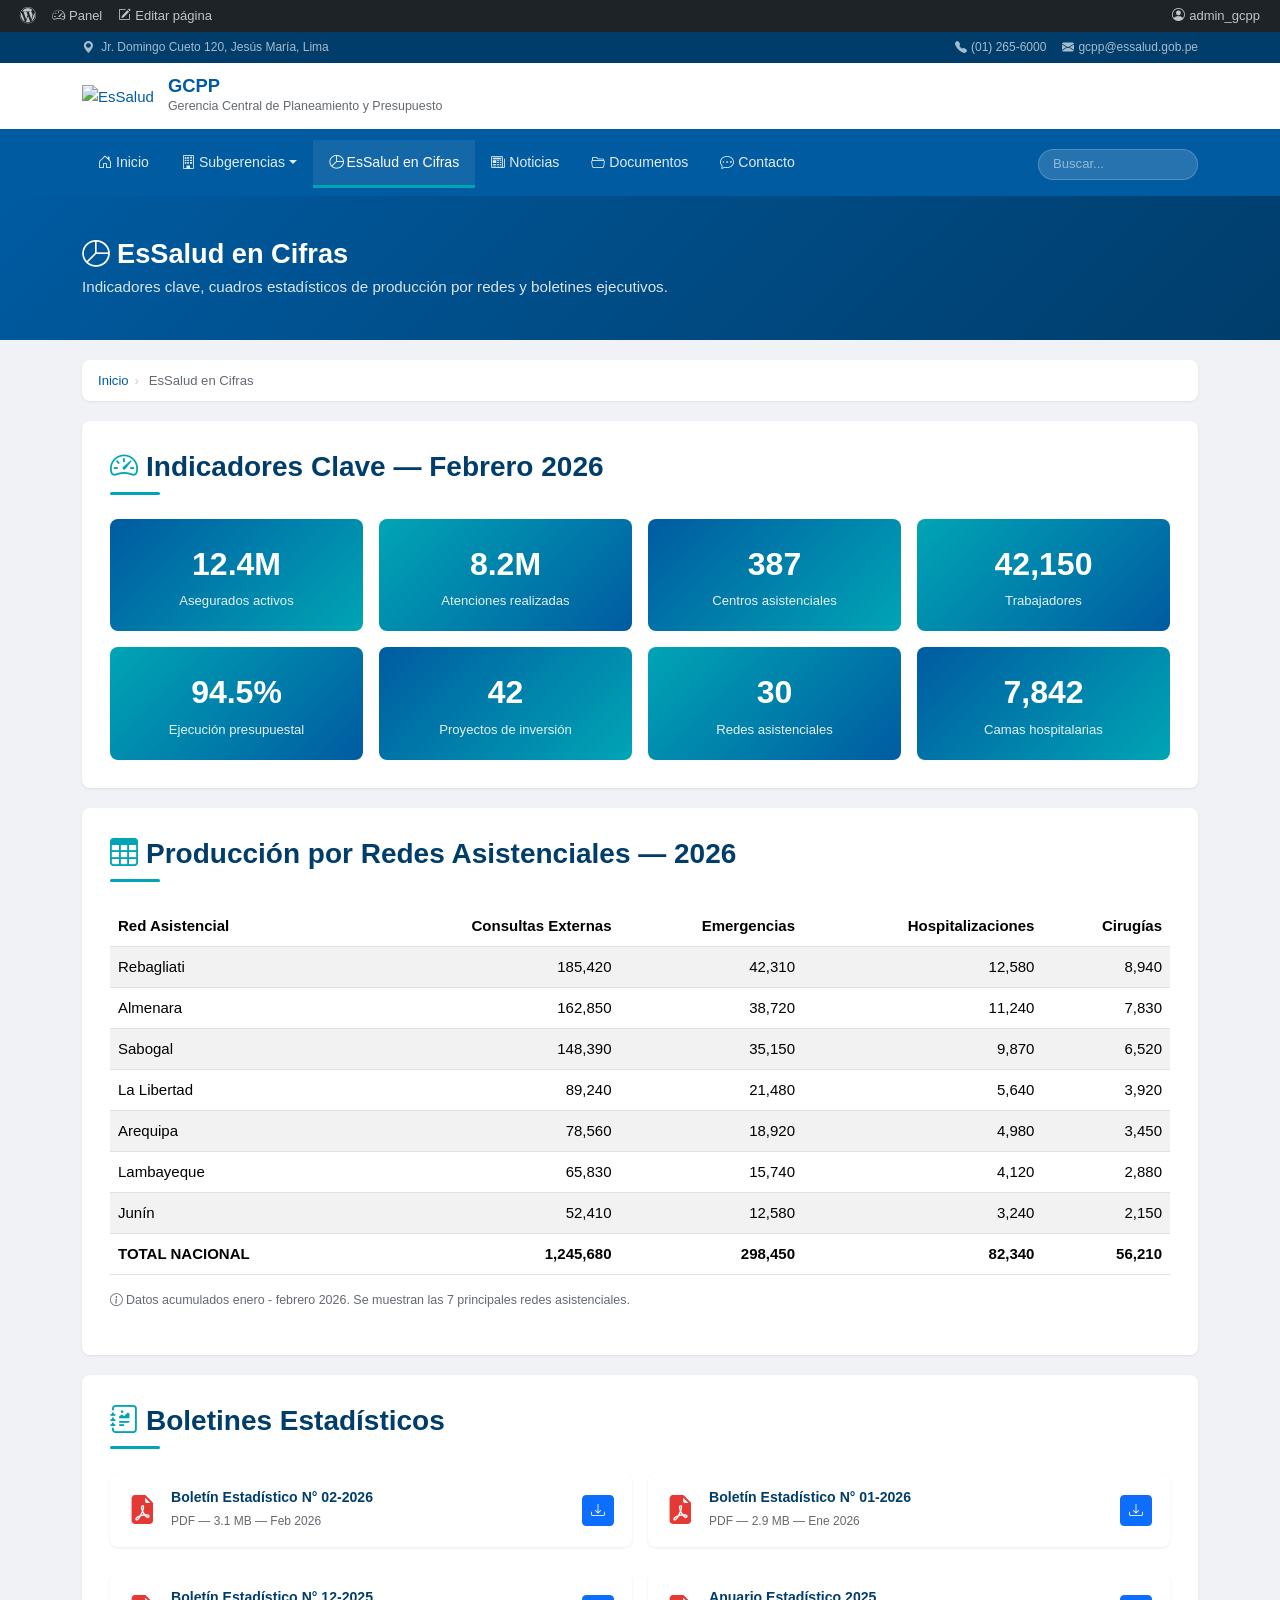
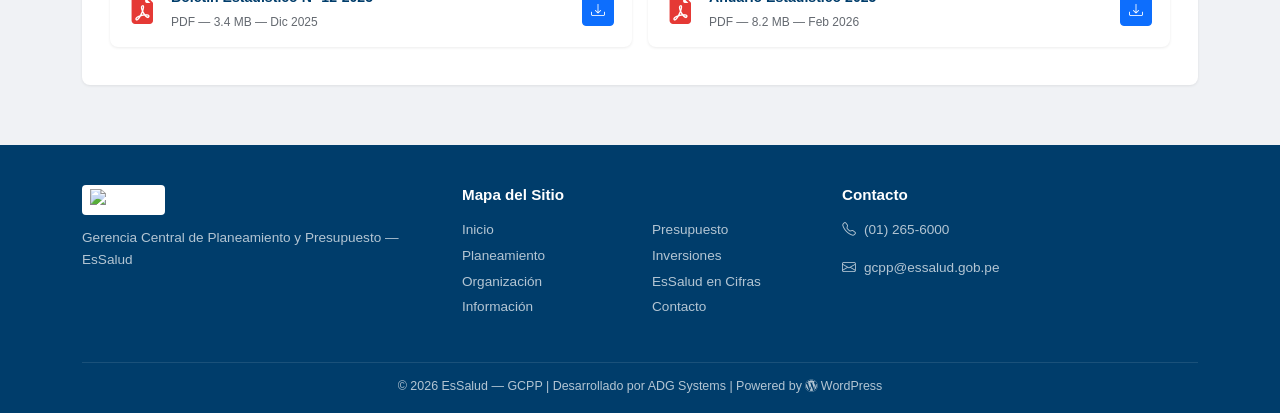
==== prototipo2/cifras.html @ 34b8594c "Prototipo WordPress - Portal GCPP EsSalud Prototipo HTML del portal institucional de la Gerencia Cen" ====
<!DOCTYPE html>
<html lang="es" class="wp-theme-gcpp">
<head>
  <meta charset="UTF-8">
  <meta name="viewport" content="width=device-width, initial-scale=1.0">
  <title>EsSalud en Cifras — Portal GCPP | EsSalud</title>
  <meta name="description" content="Indicadores clave, cuadros estadísticos de producción por redes y boletines ejecutivos de EsSalud.">
  <link href="https://cdn.jsdelivr.net/npm/bootstrap@5.3.3/dist/css/bootstrap.min.css" rel="stylesheet">
  <link href="https://cdn.jsdelivr.net/npm/bootstrap-icons@1.11.3/font/bootstrap-icons.min.css" rel="stylesheet">
  <link href="css/theme.css" rel="stylesheet">
</head>
<body class="page page-template-page-cifras has-admin-bar">

  <div class="wp-admin-bar">
    <a href="#" class="ab-item wp-logo"><i class="bi bi-wordpress"></i></a>
    <a href="#" class="ab-item"><i class="bi bi-speedometer2"></i> Panel</a>
    <a href="#" class="ab-item"><i class="bi bi-pencil-square"></i> Editar página</a>
    <span class="ab-right"><a href="#" class="ab-item"><i class="bi bi-person-circle"></i> admin_gcpp</a></span>
  </div>

  <div class="site-header-top">
    <div class="container d-flex justify-content-between align-items-center">
      <span><i class="bi bi-geo-alt-fill me-1"></i> Jr. Domingo Cueto 120, Jesús María, Lima</span>
      <div class="d-none d-md-flex gap-3">
        <a href="#"><i class="bi bi-telephone-fill me-1"></i>(01) 265-6000</a>
        <a href="#"><i class="bi bi-envelope-fill me-1"></i>gcpp@essalud.gob.pe</a>
      </div>
    </div>
  </div>

  <header class="site-header">
    <div class="container">
      <div class="d-flex justify-content-between align-items-center">
        <div class="site-branding">
          <a href="index.html"><img src="../images/essalud_logo.png" alt="EsSalud" class="site-logo"></a>
          <div><p class="site-title">GCPP</p><p class="site-description">Gerencia Central de Planeamiento y Presupuesto</p></div>
        </div>
      </div>
    </div>
  </header>

  <nav class="navbar navbar-expand-lg wp-nav-menu">
    <div class="container">
      <button class="navbar-toggler" type="button" data-bs-toggle="collapse" data-bs-target="#menuPrimary" style="border-color:rgba(255,255,255,.3)"><span class="navbar-toggler-icon" style="filter:invert(1);"></span></button>
      <div class="collapse navbar-collapse" id="menuPrimary">
        <ul class="navbar-nav">
          <li class="nav-item"><a class="nav-link" href="index.html"><i class="bi bi-house-door me-1"></i>Inicio</a></li>
          <li class="nav-item dropdown">
            <a class="nav-link dropdown-toggle" href="#" data-bs-toggle="dropdown"><i class="bi bi-building me-1"></i>Subgerencias</a>
            <ul class="dropdown-menu">
              <li><a class="dropdown-item" href="planeamiento.html"><i class="bi bi-diagram-3"></i> Planeamiento Corporativo</a></li>
              <li><a class="dropdown-item" href="organizacion.html"><i class="bi bi-people"></i> Organización y Procesos</a></li>
              <li><a class="dropdown-item" href="informacion.html"><i class="bi bi-bar-chart-line"></i> Gestión de la Información</a></li>
              <li><a class="dropdown-item" href="presupuesto.html"><i class="bi bi-cash-stack"></i> Presupuesto</a></li>
              <li><a class="dropdown-item" href="inversiones.html"><i class="bi bi-graph-up-arrow"></i> Prog. Multianual e Inversiones</a></li>
            </ul>
          </li>
          <li class="nav-item"><a class="nav-link active" href="cifras.html"><i class="bi bi-pie-chart me-1"></i>EsSalud en Cifras</a></li>
          <li class="nav-item"><a class="nav-link" href="noticias.html"><i class="bi bi-newspaper me-1"></i>Noticias</a></li>
          <li class="nav-item"><a class="nav-link" href="documentos.html"><i class="bi bi-folder2-open me-1"></i>Documentos</a></li>
          <li class="nav-item"><a class="nav-link" href="contacto.html"><i class="bi bi-chat-dots me-1"></i>Contacto</a></li>
        </ul>
        <form class="wp-search-form ms-auto" role="search"><input type="search" placeholder="Buscar..." name="s"></form>
      </div>
    </div>
  </nav>

  <main id="main" class="site-main">
    <section class="page-hero">
      <div class="container">
        <h1><i class="bi bi-pie-chart me-2"></i>EsSalud en Cifras</h1>
        <p class="page-description">Indicadores clave, cuadros estadísticos de producción por redes y boletines ejecutivos.</p>
      </div>
    </section>

    <div class="container" style="padding-top:20px; padding-bottom:40px;">
      <div class="yoast-breadcrumbs">
        <a href="index.html">Inicio</a><span class="separator">&rsaquo;</span>
        <span class="current">EsSalud en Cifras</span>
      </div>

      <!-- Indicadores KPI -->
      <div class="content-block">
        <h3 class="wp-block-heading"><i class="bi bi-speedometer2 me-2" style="color:var(--wp-accent);"></i>Indicadores Clave — Febrero 2026</h3>
        <div class="row g-3">
          <div class="col-lg-3 col-6"><div class="kpi-card"><div class="kpi-value">12.4M</div><div class="kpi-label">Asegurados activos</div></div></div>
          <div class="col-lg-3 col-6"><div class="kpi-card alt"><div class="kpi-value">8.2M</div><div class="kpi-label">Atenciones realizadas</div></div></div>
          <div class="col-lg-3 col-6"><div class="kpi-card"><div class="kpi-value">387</div><div class="kpi-label">Centros asistenciales</div></div></div>
          <div class="col-lg-3 col-6"><div class="kpi-card alt"><div class="kpi-value">42,150</div><div class="kpi-label">Trabajadores</div></div></div>
          <div class="col-lg-3 col-6"><div class="kpi-card alt"><div class="kpi-value">94.5%</div><div class="kpi-label">Ejecución presupuestal</div></div></div>
          <div class="col-lg-3 col-6"><div class="kpi-card"><div class="kpi-value">42</div><div class="kpi-label">Proyectos de inversión</div></div></div>
          <div class="col-lg-3 col-6"><div class="kpi-card alt"><div class="kpi-value">30</div><div class="kpi-label">Redes asistenciales</div></div></div>
          <div class="col-lg-3 col-6"><div class="kpi-card"><div class="kpi-value">7,842</div><div class="kpi-label">Camas hospitalarias</div></div></div>
        </div>
      </div>

      <!-- Producción por Redes — TablePress -->
      <div class="content-block">
        <h3 class="wp-block-heading"><i class="bi bi-table me-2" style="color:var(--wp-accent);"></i>Producción por Redes Asistenciales — 2026</h3>
        <div class="table-responsive">
          <table class="table table-striped table-hover tablepress">
            <thead style="background:var(--wp-primary); color:#fff;">
              <tr><th>Red Asistencial</th><th class="text-end">Consultas Externas</th><th class="text-end">Emergencias</th><th class="text-end">Hospitalizaciones</th><th class="text-end">Cirugías</th></tr>
            </thead>
            <tbody>
              <tr><td>Rebagliati</td><td class="text-end">185,420</td><td class="text-end">42,310</td><td class="text-end">12,580</td><td class="text-end">8,940</td></tr>
              <tr><td>Almenara</td><td class="text-end">162,850</td><td class="text-end">38,720</td><td class="text-end">11,240</td><td class="text-end">7,830</td></tr>
              <tr><td>Sabogal</td><td class="text-end">148,390</td><td class="text-end">35,150</td><td class="text-end">9,870</td><td class="text-end">6,520</td></tr>
              <tr><td>La Libertad</td><td class="text-end">89,240</td><td class="text-end">21,480</td><td class="text-end">5,640</td><td class="text-end">3,920</td></tr>
              <tr><td>Arequipa</td><td class="text-end">78,560</td><td class="text-end">18,920</td><td class="text-end">4,980</td><td class="text-end">3,450</td></tr>
              <tr><td>Lambayeque</td><td class="text-end">65,830</td><td class="text-end">15,740</td><td class="text-end">4,120</td><td class="text-end">2,880</td></tr>
              <tr><td>Junín</td><td class="text-end">52,410</td><td class="text-end">12,580</td><td class="text-end">3,240</td><td class="text-end">2,150</td></tr>
              <tr style="font-weight:700; background:var(--wp-accent-light);"><td>TOTAL NACIONAL</td><td class="text-end">1,245,680</td><td class="text-end">298,450</td><td class="text-end">82,340</td><td class="text-end">56,210</td></tr>
            </tbody>
          </table>
        </div>
        <p style="font-size:.78rem; color:var(--wp-text-light);"><i class="bi bi-info-circle me-1"></i>Datos acumulados enero - febrero 2026. Se muestran las 7 principales redes asistenciales.</p>
      </div>

      <!-- Boletines -->
      <div class="content-block">
        <h3 class="wp-block-heading"><i class="bi bi-journal-richtext me-2" style="color:var(--wp-accent);"></i>Boletines Estadísticos</h3>
        <div class="row g-3">
          <div class="col-md-6">
            <div class="wpdr-document"><i class="bi bi-file-earmark-pdf-fill wpdr-icon"></i><div class="wpdr-info"><h6>Boletín Estadístico N° 02-2026</h6><span>PDF — 3.1 MB — Feb 2026</span></div><a href="#" class="btn btn-sm btn-primary"><i class="bi bi-download"></i></a></div>
          </div>
          <div class="col-md-6">
            <div class="wpdr-document"><i class="bi bi-file-earmark-pdf-fill wpdr-icon"></i><div class="wpdr-info"><h6>Boletín Estadístico N° 01-2026</h6><span>PDF — 2.9 MB — Ene 2026</span></div><a href="#" class="btn btn-sm btn-primary"><i class="bi bi-download"></i></a></div>
          </div>
          <div class="col-md-6">
            <div class="wpdr-document"><i class="bi bi-file-earmark-pdf-fill wpdr-icon"></i><div class="wpdr-info"><h6>Boletín Estadístico N° 12-2025</h6><span>PDF — 3.4 MB — Dic 2025</span></div><a href="#" class="btn btn-sm btn-primary"><i class="bi bi-download"></i></a></div>
          </div>
          <div class="col-md-6">
            <div class="wpdr-document"><i class="bi bi-file-earmark-pdf-fill wpdr-icon"></i><div class="wpdr-info"><h6>Anuario Estadístico 2025</h6><span>PDF — 8.2 MB — Feb 2026</span></div><a href="#" class="btn btn-sm btn-primary"><i class="bi bi-download"></i></a></div>
          </div>
        </div>
      </div>
    </div>
  </main>

  <footer class="site-footer">
    <div class="container">
      <div class="row g-4">
        <div class="col-lg-4"><img src="../images/essalud_logo.png" alt="EsSalud" class="footer-logo"><p>Gerencia Central de Planeamiento y Presupuesto — EsSalud</p></div>
        <div class="col-lg-4"><h5>Mapa del Sitio</h5><div class="row"><div class="col-6"><ul class="list-unstyled"><li class="mb-1"><a href="index.html">Inicio</a></li><li class="mb-1"><a href="planeamiento.html">Planeamiento</a></li><li class="mb-1"><a href="organizacion.html">Organización</a></li><li class="mb-1"><a href="informacion.html">Información</a></li></ul></div><div class="col-6"><ul class="list-unstyled"><li class="mb-1"><a href="presupuesto.html">Presupuesto</a></li><li class="mb-1"><a href="inversiones.html">Inversiones</a></li><li class="mb-1"><a href="cifras.html">EsSalud en Cifras</a></li><li class="mb-1"><a href="contacto.html">Contacto</a></li></ul></div></div></div>
        <div class="col-lg-4"><h5>Contacto</h5><p><i class="bi bi-telephone me-2"></i>(01) 265-6000</p><p><i class="bi bi-envelope me-2"></i>gcpp@essalud.gob.pe</p></div>
      </div>
      <div class="footer-bottom"><p class="mb-0">&copy; 2026 EsSalud — GCPP | Desarrollado por <a href="https://adg.com.pe" target="_blank">ADG Systems</a> | Powered by <a href="#"><i class="bi bi-wordpress"></i> WordPress</a></p></div>
    </div>
  </footer>
  <script src="https://cdn.jsdelivr.net/npm/bootstrap@5.3.3/dist/js/bootstrap.bundle.min.js"></script>
</body>
</html>
---- prototipo2/css/theme.css ----
/* ============================================
   Theme: GCPP EsSalud - WordPress Child Theme
   Base: Starter Theme + Bootstrap 5
   CMS: WordPress 6.x + Gutenberg
   ============================================ */

:root {
  --wp-primary: #005BA1;
  --wp-primary-dark: #003D6B;
  --wp-accent: #00A5B5;
  --wp-accent-light: #E0F7FA;
  --wp-bg: #F0F2F5;
  --wp-card: #FFFFFF;
  --wp-text: #1D2327;
  --wp-text-light: #646970;
  --wp-border: #E2E4E7;
  --wp-success: #00A32A;
  --wp-warning: #DBA617;
  --wp-radius: 8px;
  --wp-shadow: 0 1px 3px rgba(0,0,0,0.08);
  --wp-shadow-hover: 0 4px 16px rgba(0,0,0,0.12);
}

/* ---- RESET & BASE ---- */
* { box-sizing: border-box; }
body {
  font-family: -apple-system, BlinkMacSystemFont, 'Segoe UI', Roboto, Oxygen, Ubuntu, sans-serif;
  color: var(--wp-text);
  background: var(--wp-bg);
  margin: 0;
  font-size: 15px;
  line-height: 1.6;
}
a { color: var(--wp-primary); text-decoration: none; transition: color .2s; }
a:hover { color: var(--wp-accent); }
img { max-width: 100%; height: auto; }
h1,h2,h3,h4,h5,h6 { color: var(--wp-primary-dark); font-weight: 700; line-height: 1.3; }

/* ---- WP ADMIN BAR (solo para editores logueados) ---- */
.wp-admin-bar {
  background: #1D2327;
  height: 32px;
  display: flex;
  align-items: center;
  padding: 0 12px;
  font-size: 13px;
  color: #C3C4C7;
  position: fixed;
  top: 0;
  left: 0;
  right: 0;
  z-index: 9999;
}
.wp-admin-bar a { color: #C3C4C7; }
.wp-admin-bar a:hover { color: #72AEFF; }
.wp-admin-bar .ab-item { padding: 0 8px; display: inline-flex; align-items: center; gap: 4px; height: 32px; }
.wp-admin-bar .ab-item:hover { background: #2C3338; }
.wp-admin-bar .ab-right { margin-left: auto; }
.wp-admin-bar .wp-logo { font-size: 16px; }
body.has-admin-bar { padding-top: 32px; }

/* ---- SITE HEADER ---- */
.site-header-top {
  background: var(--wp-primary-dark);
  padding: 6px 0;
  font-size: 12px;
  color: rgba(255,255,255,.65);
}
.site-header-top a { color: rgba(255,255,255,.65); }
.site-header-top a:hover { color: #fff; }

.site-header {
  background: var(--wp-card);
  border-bottom: 3px solid var(--wp-primary);
  padding: 0;
}
.site-branding {
  display: flex;
  align-items: center;
  gap: 14px;
  padding: 12px 0;
}
.site-branding img.site-logo { height: 56px; }
.site-branding .site-title {
  font-size: 1.15rem;
  font-weight: 800;
  color: var(--wp-primary);
  margin: 0;
  line-height: 1.2;
}
.site-branding .site-description {
  font-size: .78rem;
  color: var(--wp-text-light);
  margin: 0;
}

/* ---- WP NAV MENU (wp_nav_menu) ---- */
.wp-nav-menu {
  background: var(--wp-primary);
  position: sticky;
  top: 0;
  z-index: 1000;
}
body.has-admin-bar .wp-nav-menu { top: 32px; }

.wp-nav-menu .navbar-nav .nav-link {
  color: rgba(255,255,255,.88) !important;
  font-size: .88rem;
  font-weight: 500;
  padding: .7rem 1rem !important;
  border-bottom: 3px solid transparent;
  transition: all .2s;
}
.wp-nav-menu .navbar-nav .nav-link:hover,
.wp-nav-menu .navbar-nav .nav-link.active {
  color: #fff !important;
  background: rgba(255,255,255,.08);
  border-bottom-color: var(--wp-accent);
}
.wp-nav-menu .dropdown-menu {
  border: none;
  border-radius: var(--wp-radius);
  box-shadow: var(--wp-shadow-hover);
  padding: 6px 0;
  min-width: 260px;
}
.wp-nav-menu .dropdown-item {
  font-size: .85rem;
  padding: 8px 16px;
  display: flex;
  align-items: center;
  gap: 8px;
}
.wp-nav-menu .dropdown-item:hover {
  background: var(--wp-accent-light);
  color: var(--wp-primary);
}
.wp-nav-menu .wp-search-form {
  display: flex;
  align-items: center;
}
.wp-nav-menu .wp-search-form input {
  background: rgba(255,255,255,.15);
  border: 1px solid rgba(255,255,255,.2);
  color: #fff;
  border-radius: 20px;
  padding: 4px 14px;
  font-size: .82rem;
  width: 160px;
  transition: all .3s;
}
.wp-nav-menu .wp-search-form input::placeholder { color: rgba(255,255,255,.5); }
.wp-nav-menu .wp-search-form input:focus {
  width: 220px;
  background: rgba(255,255,255,.25);
  outline: none;
  border-color: var(--wp-accent);
}

/* ---- GUTENBERG BLOCKS ---- */

/* wp:cover */
.wp-block-cover {
  position: relative;
  background: linear-gradient(135deg, var(--wp-primary) 0%, var(--wp-primary-dark) 70%);
  color: #fff;
  padding: 60px 0;
  overflow: hidden;
}
.wp-block-cover::before {
  content: '';
  position: absolute;
  right: -100px;
  top: -100px;
  width: 500px;
  height: 500px;
  background: radial-gradient(circle, rgba(0,165,181,.2) 0%, transparent 70%);
  border-radius: 50%;
}
.wp-block-cover h1 { color: #fff; font-size: 2.1rem; }
.wp-block-cover p.lead { opacity: .9; font-size: 1.05rem; }

/* wp:group */
.wp-block-group { padding: 48px 0; }
.wp-block-group.has-background { background: var(--wp-card); }

/* wp:heading with decorador */
.wp-block-heading {
  position: relative;
  padding-bottom: 10px;
  margin-bottom: 24px;
}
.wp-block-heading::after {
  content: '';
  position: absolute;
  bottom: 0;
  left: 0;
  width: 50px;
  height: 3px;
  background: var(--wp-accent);
  border-radius: 2px;
}
.wp-block-heading.has-text-align-center::after {
  left: 50%;
  transform: translateX(-50%);
}

/* wp:columns */
.wp-block-columns { display: flex; gap: 24px; flex-wrap: wrap; }
.wp-block-column { flex: 1; min-width: 280px; }

/* wp:media-text */
.wp-block-media-text {
  display: grid;
  grid-template-columns: 1fr 1fr;
  gap: 0;
  background: var(--wp-card);
  border-radius: var(--wp-radius);
  overflow: hidden;
  box-shadow: var(--wp-shadow);
}
.wp-block-media-text img { width: 100%; height: 100%; object-fit: cover; }
.wp-block-media-text .wp-block-media-text__content { padding: 32px; }

/* ---- CPT: NOTICIAS (Custom Post Type) ---- */
.cpt-noticia-featured {
  border-radius: var(--wp-radius);
  overflow: hidden;
  background: var(--wp-card);
  box-shadow: var(--wp-shadow);
  transition: transform .3s, box-shadow .3s;
}
.cpt-noticia-featured:hover {
  transform: translateY(-4px);
  box-shadow: var(--wp-shadow-hover);
}
.cpt-noticia-featured .post-thumbnail {
  height: 340px;
  object-fit: cover;
  width: 100%;
}
.cpt-noticia-featured .entry-content { padding: 20px 24px; }
.cpt-noticia-featured .entry-meta {
  display: flex;
  align-items: center;
  gap: 12px;
  font-size: .78rem;
  color: var(--wp-text-light);
  margin-bottom: 8px;
}

.cpt-noticia-card {
  background: var(--wp-card);
  border-radius: var(--wp-radius);
  overflow: hidden;
  box-shadow: var(--wp-shadow);
  transition: all .3s;
  height: 100%;
  display: flex;
  flex-direction: column;
}
.cpt-noticia-card:hover {
  transform: translateY(-3px);
  box-shadow: var(--wp-shadow-hover);
}
.cpt-noticia-card .post-thumbnail {
  height: 180px;
  object-fit: cover;
  width: 100%;
}
.cpt-noticia-card .entry-content {
  padding: 16px 18px;
  flex: 1;
  display: flex;
  flex-direction: column;
}
.cpt-noticia-card .entry-title {
  font-size: .95rem;
  margin: 6px 0 8px;
  line-height: 1.4;
}
.cpt-noticia-card .entry-title a { color: var(--wp-primary-dark); }
.cpt-noticia-card .entry-title a:hover { color: var(--wp-accent); }
.cpt-noticia-card .entry-summary {
  font-size: .83rem;
  color: var(--wp-text-light);
  flex: 1;
}
.cpt-noticia-card .entry-meta {
  font-size: .75rem;
  color: var(--wp-text-light);
  display: flex;
  gap: 10px;
  margin-top: auto;
  padding-top: 10px;
  border-top: 1px solid var(--wp-border);
}

/* Taxonomy badge */
.taxonomy-badge {
  display: inline-block;
  font-size: .7rem;
  font-weight: 600;
  padding: 2px 10px;
  border-radius: 12px;
  text-transform: uppercase;
  letter-spacing: .5px;
}
.tax-planeamiento { background: #E3F2FD; color: #1565C0; }
.tax-presupuesto { background: #E8F5E9; color: #2E7D32; }
.tax-organizacion { background: #FFF3E0; color: #E65100; }
.tax-informacion { background: #E0F7FA; color: #00838F; }
.tax-inversiones { background: #F3E5F5; color: #7B1FA2; }
.tax-cifras { background: #FCE4EC; color: #C62828; }

/* ---- WIDGETS (WP Sidebar) ---- */
.widget {
  background: var(--wp-card);
  border-radius: var(--wp-radius);
  padding: 20px;
  margin-bottom: 20px;
  box-shadow: var(--wp-shadow);
}
.widget-title {
  font-size: .95rem;
  color: var(--wp-primary-dark);
  border-bottom: 2px solid var(--wp-accent);
  padding-bottom: 8px;
  margin-bottom: 14px;
  margin-top: 0;
}
.widget ul { list-style: none; padding: 0; margin: 0; }
.widget ul li {
  padding: 7px 0;
  border-bottom: 1px solid var(--wp-border);
  font-size: .85rem;
}
.widget ul li:last-child { border-bottom: none; }
.widget ul li i { color: var(--wp-accent); margin-right: 6px; width: 16px; }

/* Widget: Noticias Recientes (WP Recent Posts) */
.widget-recent-post {
  display: flex;
  gap: 10px;
  padding: 8px 0;
  border-bottom: 1px solid var(--wp-border);
}
.widget-recent-post:last-child { border-bottom: none; }
.widget-recent-post img {
  width: 70px;
  height: 50px;
  object-fit: cover;
  border-radius: 4px;
  flex-shrink: 0;
}
.widget-recent-post .wrp-title {
  font-size: .82rem;
  font-weight: 600;
  color: var(--wp-primary-dark);
  line-height: 1.3;
}
.widget-recent-post .wrp-date { font-size: .72rem; color: var(--wp-text-light); }

/* ---- ACCESOS RÁPIDOS (ACF Repeater) ---- */
.acf-acceso-card {
  background: var(--wp-card);
  border-radius: var(--wp-radius);
  padding: 24px 20px;
  text-align: center;
  box-shadow: var(--wp-shadow);
  transition: all .3s;
  height: 100%;
  border-top: 4px solid transparent;
  position: relative;
}
.acf-acceso-card:hover {
  transform: translateY(-5px);
  box-shadow: var(--wp-shadow-hover);
  border-top-color: var(--wp-accent);
}
.acf-acceso-card .acf-icon {
  width: 56px;
  height: 56px;
  border-radius: 50%;
  background: var(--wp-accent-light);
  display: flex;
  align-items: center;
  justify-content: center;
  margin: 0 auto 12px;
  font-size: 1.4rem;
  color: var(--wp-primary);
  transition: all .3s;
}
.acf-acceso-card:hover .acf-icon {
  background: var(--wp-primary);
  color: #fff;
}
.acf-acceso-card h5 {
  font-size: .88rem;
  margin-bottom: 6px;
}
.acf-acceso-card p {
  font-size: .78rem;
  color: var(--wp-text-light);
  margin: 0;
}

/* ---- KPI Cards (ACF + Gutenberg) ---- */
.kpi-card {
  background: linear-gradient(135deg, var(--wp-primary), var(--wp-accent));
  color: #fff;
  border-radius: var(--wp-radius);
  padding: 20px;
  text-align: center;
  transition: transform .3s;
}
.kpi-card:hover { transform: scale(1.03); }
.kpi-card .kpi-value { font-size: 2rem; font-weight: 800; }
.kpi-card .kpi-label { font-size: .82rem; opacity: .9; }
.kpi-card.alt { background: linear-gradient(135deg, var(--wp-accent), var(--wp-primary)); }

/* ---- DOCUMENTOS (WP Document Revisions) ---- */
.wpdr-document {
  display: flex;
  align-items: center;
  gap: 14px;
  background: var(--wp-card);
  border-radius: var(--wp-radius);
  padding: 14px 18px;
  margin-bottom: 10px;
  box-shadow: var(--wp-shadow);
  transition: box-shadow .2s;
}
.wpdr-document:hover { box-shadow: var(--wp-shadow-hover); }
.wpdr-document .wpdr-icon { font-size: 1.8rem; color: #E53935; flex-shrink: 0; }
.wpdr-document .wpdr-info { flex: 1; }
.wpdr-document .wpdr-info h6 { margin: 0 0 2px; font-size: .88rem; }
.wpdr-document .wpdr-info span { font-size: .75rem; color: var(--wp-text-light); }

/* ---- YOAST BREADCRUMBS ---- */
.yoast-breadcrumbs {
  background: var(--wp-card);
  padding: 10px 16px;
  border-radius: var(--wp-radius);
  font-size: .82rem;
  color: var(--wp-text-light);
  box-shadow: var(--wp-shadow);
  margin-bottom: 20px;
}
.yoast-breadcrumbs a { color: var(--wp-primary); }
.yoast-breadcrumbs .separator { margin: 0 6px; color: #ccc; }

/* ---- CONTACT FORM 7 ---- */
.wpcf7 .wpcf7-form-control {
  width: 100%;
  padding: 10px 14px;
  border: 1px solid var(--wp-border);
  border-radius: var(--wp-radius);
  font-size: .9rem;
  transition: border-color .2s;
}
.wpcf7 .wpcf7-form-control:focus {
  border-color: var(--wp-primary);
  outline: none;
  box-shadow: 0 0 0 2px rgba(0,91,161,.15);
}
.wpcf7 label { font-size: .85rem; font-weight: 500; margin-bottom: 4px; display: block; }
.wpcf7 .wpcf7-submit {
  background: var(--wp-primary);
  color: #fff;
  border: none;
  padding: 10px 28px;
  border-radius: var(--wp-radius);
  font-weight: 600;
  cursor: pointer;
  transition: background .2s;
}
.wpcf7 .wpcf7-submit:hover { background: var(--wp-primary-dark); }

/* ---- PAGE TEMPLATE: SUBGERENCIA ---- */
.page-hero {
  background: linear-gradient(135deg, var(--wp-primary) 0%, var(--wp-primary-dark) 100%);
  color: #fff;
  padding: 40px 0;
}
.page-hero h1 { color: #fff; font-size: 1.7rem; margin-bottom: 4px; }
.page-hero .page-description { opacity: .85; margin: 0; font-size: .95rem; }

.content-block {
  background: var(--wp-card);
  border-radius: var(--wp-radius);
  padding: 28px;
  margin-bottom: 20px;
  box-shadow: var(--wp-shadow);
}

/* ---- FOOTER (footer.php) ---- */
.site-footer {
  background: var(--wp-primary-dark);
  color: rgba(255,255,255,.7);
  padding: 40px 0 16px;
  font-size: .85rem;
}
.site-footer h5 { color: #fff; font-size: .95rem; margin-bottom: 14px; }
.site-footer a { color: rgba(255,255,255,.7); }
.site-footer a:hover { color: var(--wp-accent); }
.site-footer .footer-bottom {
  border-top: 1px solid rgba(255,255,255,.1);
  padding-top: 14px;
  margin-top: 28px;
  font-size: .78rem;
  text-align: center;
}
.site-footer .footer-logo {
  height: 36px;
  background: #fff;
  padding: 4px 8px;
  border-radius: 4px;
  margin-bottom: 12px;
}

/* ---- RESPONSIVE ---- */
@media (max-width: 991px) {
  .wp-block-media-text { grid-template-columns: 1fr; }
  .wp-block-cover { padding: 40px 0; }
  .wp-block-cover h1 { font-size: 1.5rem; }
}
@media (max-width: 767px) {
  .wp-admin-bar { display: none; }
  body.has-admin-bar { padding-top: 0; }
  .cpt-noticia-featured .post-thumbnail { height: 200px; }
  .kpi-card .kpi-value { font-size: 1.5rem; }
}
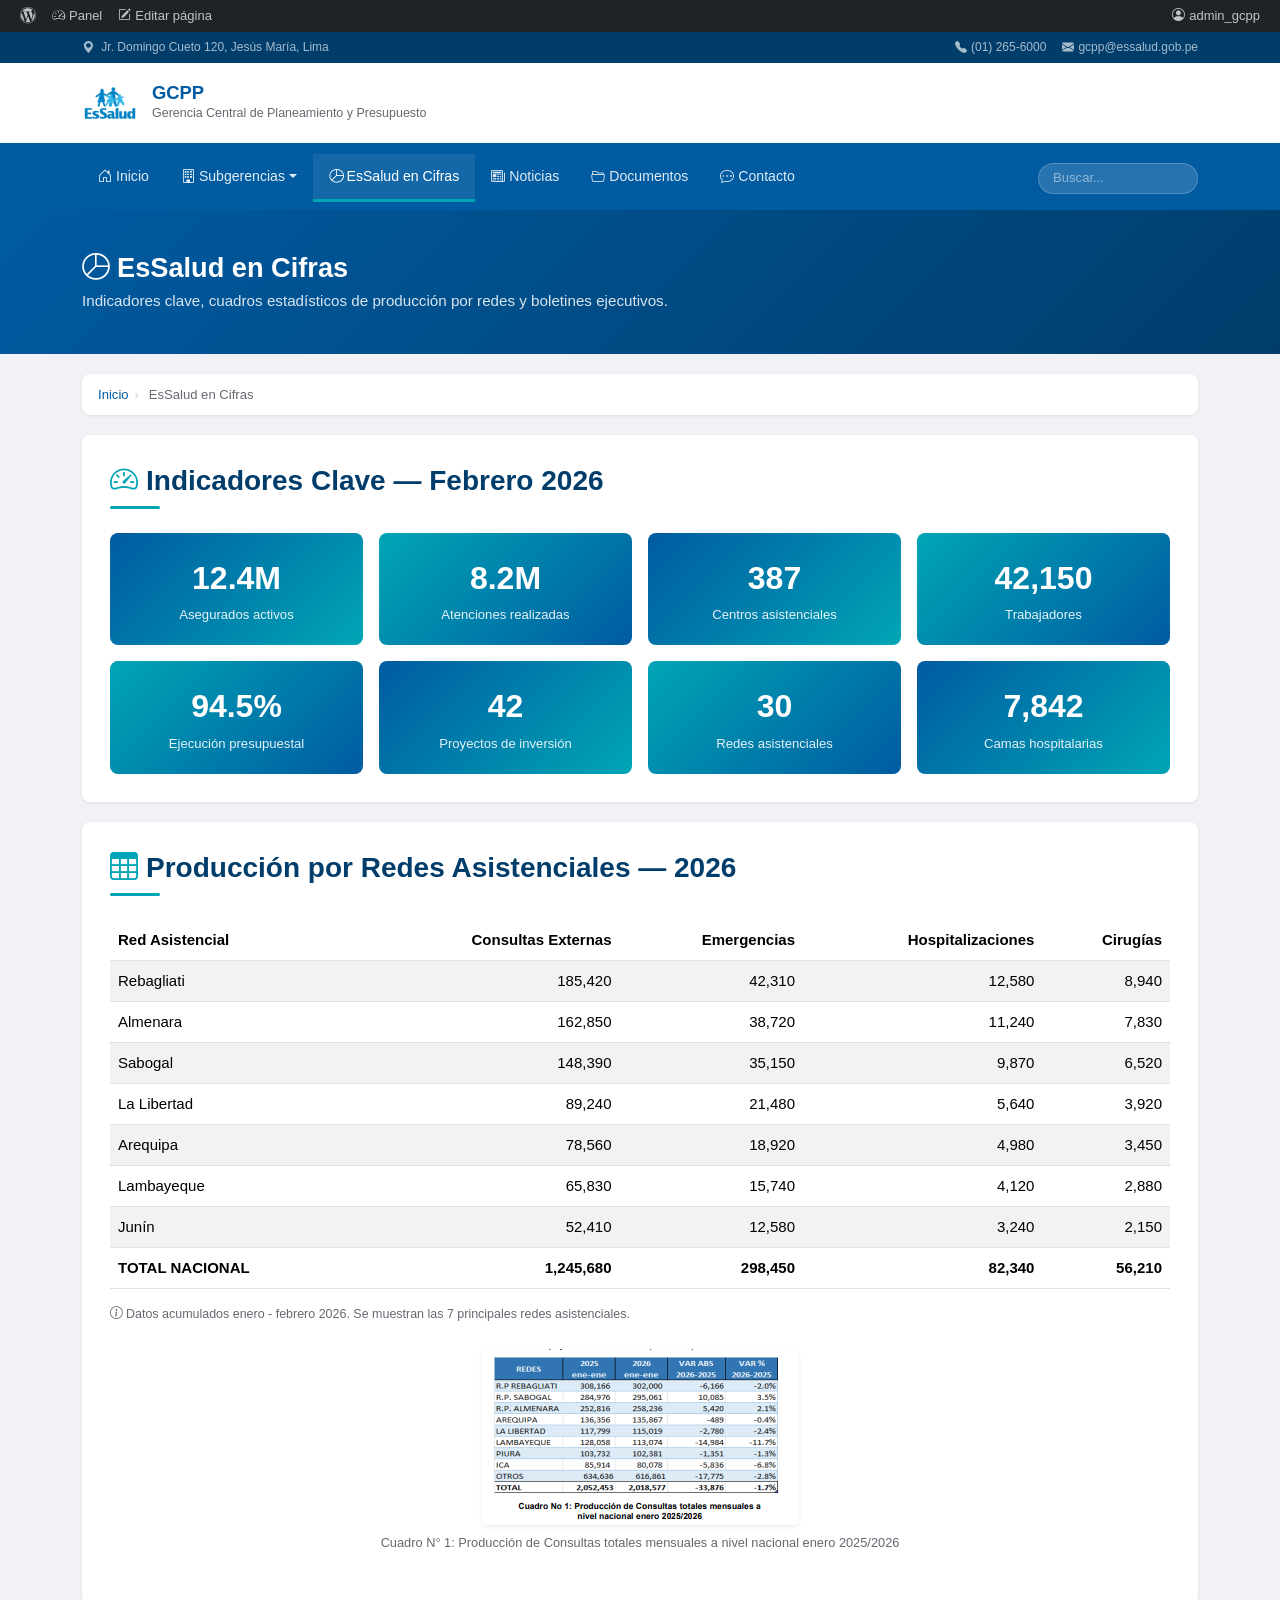
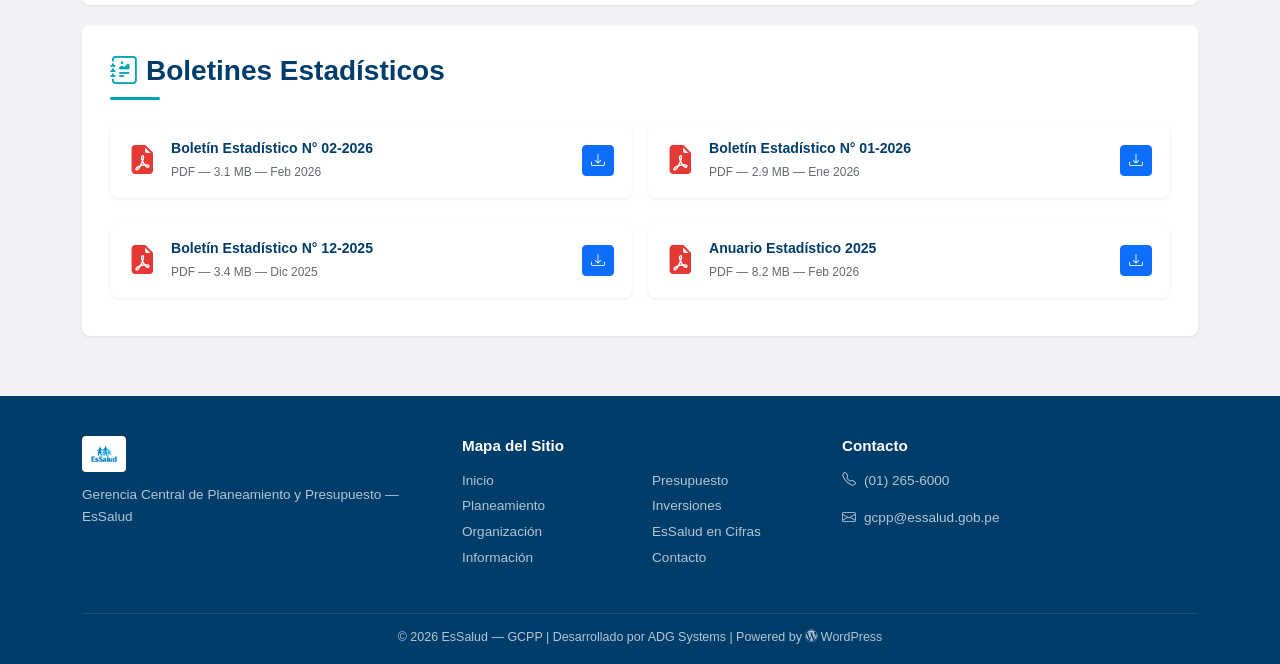
==== commit c04c8c1c: "Incorporar imágenes reales de EsSalud en el prototipo - image001.jpg → planeamiento.html (PEI 2025-2" ====
--- a/prototipo2/cifras.html
+++ b/prototipo2/cifras.html
@@ -115,6 +115,12 @@
           </table>
         </div>
         <p style="font-size:.78rem; color:var(--wp-text-light);"><i class="bi bi-info-circle me-1"></i>Datos acumulados enero - febrero 2026. Se muestran las 7 principales redes asistenciales.</p>
+
+        <!-- Cuadro de producción real -->
+        <figure class="wp-block-image my-4 text-center">
+          <img src="../images/image007.png" alt="Cuadro de Producción de Consultas por Redes" class="img-fluid rounded shadow-sm">
+          <figcaption style="font-size:.8rem; color:var(--wp-text-light); margin-top:8px;">Cuadro N° 1: Producción de Consultas totales mensuales a nivel nacional enero 2025/2026</figcaption>
+        </figure>
       </div>
 
       <!-- Boletines -->
